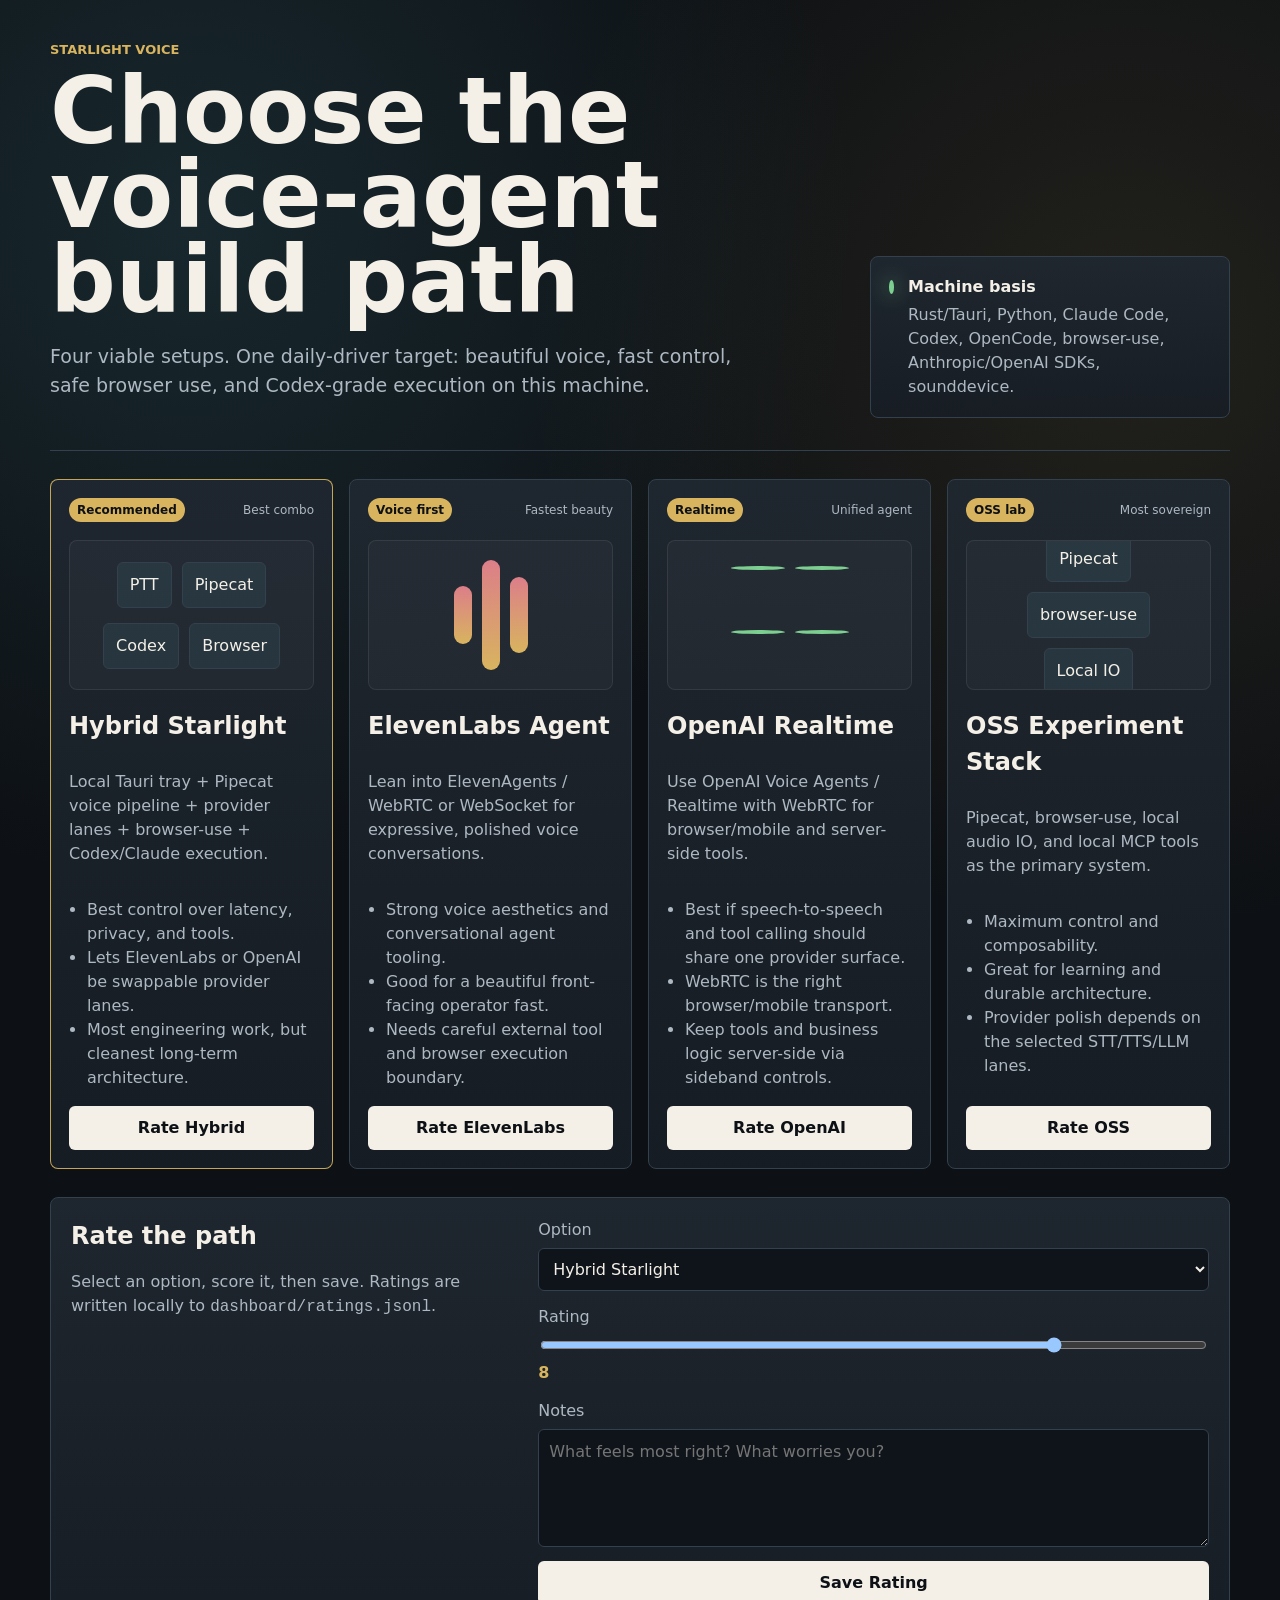
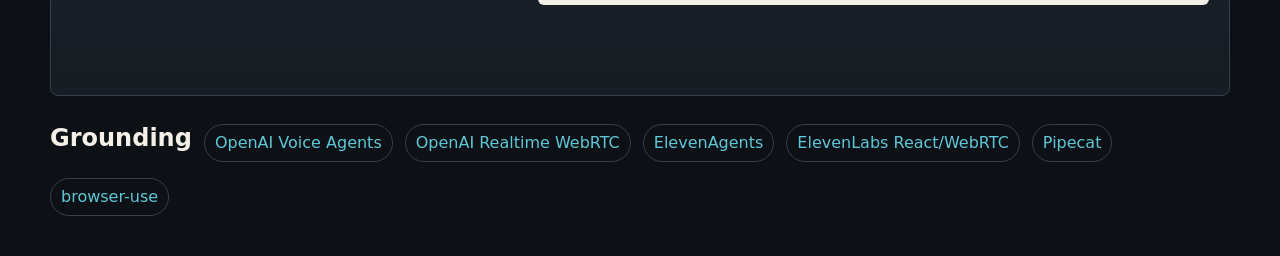
==== dashboard/index.html @ a7ca8250 "feat(dashboard): add provider options rating surface" ====
<!doctype html>
<html lang="en">
  <head>
    <meta charset="utf-8" />
    <meta name="viewport" content="width=device-width, initial-scale=1" />
    <title>Starlight Voice Options</title>
    <link rel="stylesheet" href="./styles.css" />
  </head>
  <body>
    <main class="shell">
      <section class="hero">
        <div>
          <p class="eyebrow">Starlight Voice</p>
          <h1>Choose the voice-agent build path</h1>
          <p class="lede">
            Four viable setups. One daily-driver target: beautiful voice, fast control,
            safe browser use, and Codex-grade execution on this machine.
          </p>
        </div>
        <div class="system-card">
          <span class="pulse"></span>
          <div>
            <strong>Machine basis</strong>
            <p>Rust/Tauri, Python, Claude Code, Codex, OpenCode, browser-use, Anthropic/OpenAI SDKs, sounddevice.</p>
          </div>
        </div>
      </section>

      <section class="grid" aria-label="Setup options">
        <article class="option recommended" data-option="hybrid">
          <div class="topline">
            <span class="badge">Recommended</span>
            <span class="score">Best combo</span>
          </div>
          <div class="visual hybrid-viz" aria-hidden="true">
            <span>PTT</span><span>Pipecat</span><span>Codex</span><span>Browser</span>
          </div>
          <h2>Hybrid Starlight</h2>
          <p>Local Tauri tray + Pipecat voice pipeline + provider lanes + browser-use + Codex/Claude execution.</p>
          <ul>
            <li>Best control over latency, privacy, and tools.</li>
            <li>Lets ElevenLabs or OpenAI be swappable provider lanes.</li>
            <li>Most engineering work, but cleanest long-term architecture.</li>
          </ul>
          <button data-choice="hybrid">Rate Hybrid</button>
        </article>

        <article class="option" data-option="elevenlabs">
          <div class="topline">
            <span class="badge">Voice first</span>
            <span class="score">Fastest beauty</span>
          </div>
          <div class="visual eleven-viz" aria-hidden="true">
            <span class="wave w1"></span><span class="wave w2"></span><span class="wave w3"></span>
          </div>
          <h2>ElevenLabs Agent</h2>
          <p>Lean into ElevenAgents / WebRTC or WebSocket for expressive, polished voice conversations.</p>
          <ul>
            <li>Strong voice aesthetics and conversational agent tooling.</li>
            <li>Good for a beautiful front-facing operator fast.</li>
            <li>Needs careful external tool and browser execution boundary.</li>
          </ul>
          <button data-choice="elevenlabs">Rate ElevenLabs</button>
        </article>

        <article class="option" data-option="openai">
          <div class="topline">
            <span class="badge">Realtime</span>
            <span class="score">Unified agent</span>
          </div>
          <div class="visual openai-viz" aria-hidden="true">
            <span></span><span></span><span></span><span></span>
          </div>
          <h2>OpenAI Realtime</h2>
          <p>Use OpenAI Voice Agents / Realtime with WebRTC for browser/mobile and server-side tools.</p>
          <ul>
            <li>Best if speech-to-speech and tool calling should share one provider surface.</li>
            <li>WebRTC is the right browser/mobile transport.</li>
            <li>Keep tools and business logic server-side via sideband controls.</li>
          </ul>
          <button data-choice="openai">Rate OpenAI</button>
        </article>

        <article class="option" data-option="oss">
          <div class="topline">
            <span class="badge">OSS lab</span>
            <span class="score">Most sovereign</span>
          </div>
          <div class="visual oss-viz" aria-hidden="true">
            <span>Pipecat</span><span>browser-use</span><span>Local IO</span>
          </div>
          <h2>OSS Experiment Stack</h2>
          <p>Pipecat, browser-use, local audio IO, and local MCP tools as the primary system.</p>
          <ul>
            <li>Maximum control and composability.</li>
            <li>Great for learning and durable architecture.</li>
            <li>Provider polish depends on the selected STT/TTS/LLM lanes.</li>
          </ul>
          <button data-choice="oss">Rate OSS</button>
        </article>
      </section>

      <section class="panel">
        <div>
          <h2>Rate the path</h2>
          <p>Select an option, score it, then save. Ratings are written locally to <code>dashboard/ratings.jsonl</code>.</p>
        </div>
        <form id="ratingForm">
          <label>
            Option
            <select name="option" id="option">
              <option value="hybrid">Hybrid Starlight</option>
              <option value="elevenlabs">ElevenLabs Agent</option>
              <option value="openai">OpenAI Realtime</option>
              <option value="oss">OSS Experiment Stack</option>
            </select>
          </label>
          <label>
            Rating
            <input name="rating" id="rating" type="range" min="1" max="10" value="8" />
            <output id="ratingOut">8</output>
          </label>
          <label>
            Notes
            <textarea name="notes" id="notes" rows="4" placeholder="What feels most right? What worries you?"></textarea>
          </label>
          <button type="submit">Save Rating</button>
          <p id="status" class="status" role="status"></p>
        </form>
      </section>

      <section class="sources">
        <h2>Grounding</h2>
        <a href="https://developers.openai.com/api/docs/guides/voice-agents">OpenAI Voice Agents</a>
        <a href="https://developers.openai.com/api/docs/guides/realtime-webrtc">OpenAI Realtime WebRTC</a>
        <a href="https://elevenlabs.io/docs/eleven-agents/overview">ElevenAgents</a>
        <a href="https://elevenlabs.io/docs/eleven-agents/libraries/react">ElevenLabs React/WebRTC</a>
        <a href="https://docs.pipecat.ai/overview/introduction">Pipecat</a>
        <a href="https://github.com/browser-use/browser-use">browser-use</a>
      </section>
    </main>
    <script src="./app.js"></script>
  </body>
</html>
---- dashboard/styles.css ----
:root {
  color-scheme: dark;
  --bg: #0d1014;
  --panel: #171d24;
  --panel-2: #1f2730;
  --text: #f4f0e8;
  --muted: #aeb8c2;
  --line: #33404d;
  --gold: #d8b45f;
  --cyan: #5ec8d8;
  --green: #7ccf91;
  --rose: #dc7e89;
}

* {
  box-sizing: border-box;
}

body {
  margin: 0;
  background:
    radial-gradient(circle at 15% 12%, rgba(94, 200, 216, 0.13), transparent 34%),
    radial-gradient(circle at 88% 18%, rgba(216, 180, 95, 0.1), transparent 32%),
    var(--bg);
  color: var(--text);
  font: 16px/1.5 Inter, ui-sans-serif, system-ui, -apple-system, BlinkMacSystemFont, "Segoe UI", sans-serif;
}

.shell {
  width: min(1180px, calc(100% - 32px));
  margin: 0 auto;
  padding: 40px 0;
}

.hero {
  display: grid;
  grid-template-columns: minmax(0, 1fr) 360px;
  gap: 24px;
  align-items: end;
  min-height: 260px;
  border-bottom: 1px solid var(--line);
  padding-bottom: 32px;
}

.eyebrow {
  margin: 0 0 10px;
  color: var(--gold);
  text-transform: uppercase;
  letter-spacing: 0;
  font-size: 13px;
  font-weight: 700;
}

h1 {
  font-size: clamp(44px, 8vw, 92px);
  line-height: 0.92;
  margin: 0;
  max-width: 900px;
}

.lede {
  max-width: 720px;
  color: var(--muted);
  font-size: 19px;
}

.system-card,
.panel,
.option {
  border: 1px solid var(--line);
  background: linear-gradient(180deg, rgba(31, 39, 48, 0.94), rgba(23, 29, 36, 0.94));
  border-radius: 8px;
}

.system-card {
  padding: 18px;
  display: flex;
  gap: 14px;
}

.system-card p {
  margin: 4px 0 0;
  color: var(--muted);
}

.pulse {
  width: 14px;
  height: 14px;
  border-radius: 50%;
  background: var(--green);
  box-shadow: 0 0 20px var(--green);
  margin-top: 5px;
}

.grid {
  display: grid;
  grid-template-columns: repeat(4, minmax(0, 1fr));
  gap: 16px;
  margin: 28px 0;
}

.option {
  padding: 18px;
  min-height: 520px;
  display: flex;
  flex-direction: column;
}

.recommended {
  border-color: rgba(216, 180, 95, 0.9);
}

.topline {
  display: flex;
  justify-content: space-between;
  gap: 8px;
  align-items: center;
  font-size: 12px;
}

.badge {
  color: var(--bg);
  background: var(--gold);
  padding: 3px 8px;
  border-radius: 999px;
  font-weight: 800;
}

.score {
  color: var(--muted);
}

.visual {
  height: 150px;
  margin: 18px 0;
  border: 1px solid rgba(255, 255, 255, 0.08);
  border-radius: 8px;
  background: rgba(255, 255, 255, 0.03);
  display: flex;
  align-items: center;
  justify-content: center;
  gap: 10px;
  overflow: hidden;
}

.hybrid-viz {
  flex-wrap: wrap;
  padding: 18px;
}

.hybrid-viz span,
.oss-viz span {
  border: 1px solid var(--line);
  padding: 10px 12px;
  border-radius: 6px;
  background: rgba(94, 200, 216, 0.08);
}

.eleven-viz .wave {
  width: 18px;
  border-radius: 999px;
  background: linear-gradient(var(--rose), var(--gold));
}

.w1 { height: 58px; }
.w2 { height: 110px; }
.w3 { height: 76px; }

.openai-viz {
  display: grid;
  grid-template-columns: repeat(2, 54px);
  grid-template-rows: repeat(2, 54px);
}

.openai-viz span {
  border: 2px solid var(--green);
  border-radius: 50%;
}

.oss-viz {
  flex-direction: column;
}

.option h2,
.panel h2,
.sources h2 {
  margin: 0 0 10px;
  font-size: 24px;
}

.option p,
.option li,
.panel p {
  color: var(--muted);
}

.option ul {
  padding-left: 18px;
}

button,
select,
textarea {
  font: inherit;
}

button {
  margin-top: auto;
  border: 0;
  background: var(--text);
  color: var(--bg);
  font-weight: 800;
  padding: 10px 14px;
  border-radius: 6px;
  cursor: pointer;
}

.panel {
  padding: 20px;
  display: grid;
  grid-template-columns: 0.8fr 1.2fr;
  gap: 20px;
}

form {
  display: grid;
  gap: 14px;
}

label {
  display: grid;
  gap: 6px;
  color: var(--muted);
}

select,
textarea {
  width: 100%;
  border-radius: 6px;
  border: 1px solid var(--line);
  background: #0f141a;
  color: var(--text);
  padding: 10px;
}

output {
  color: var(--gold);
  font-weight: 800;
}

.status {
  min-height: 24px;
  color: var(--green);
}

.sources {
  margin-top: 24px;
  display: flex;
  gap: 12px;
  flex-wrap: wrap;
  align-items: center;
}

.sources a {
  color: var(--cyan);
  border: 1px solid var(--line);
  border-radius: 999px;
  padding: 6px 10px;
  text-decoration: none;
}

@media (max-width: 980px) {
  .hero,
  .panel {
    grid-template-columns: 1fr;
  }

  .grid {
    grid-template-columns: repeat(2, minmax(0, 1fr));
  }
}

@media (max-width: 640px) {
  .grid {
    grid-template-columns: 1fr;
  }
}
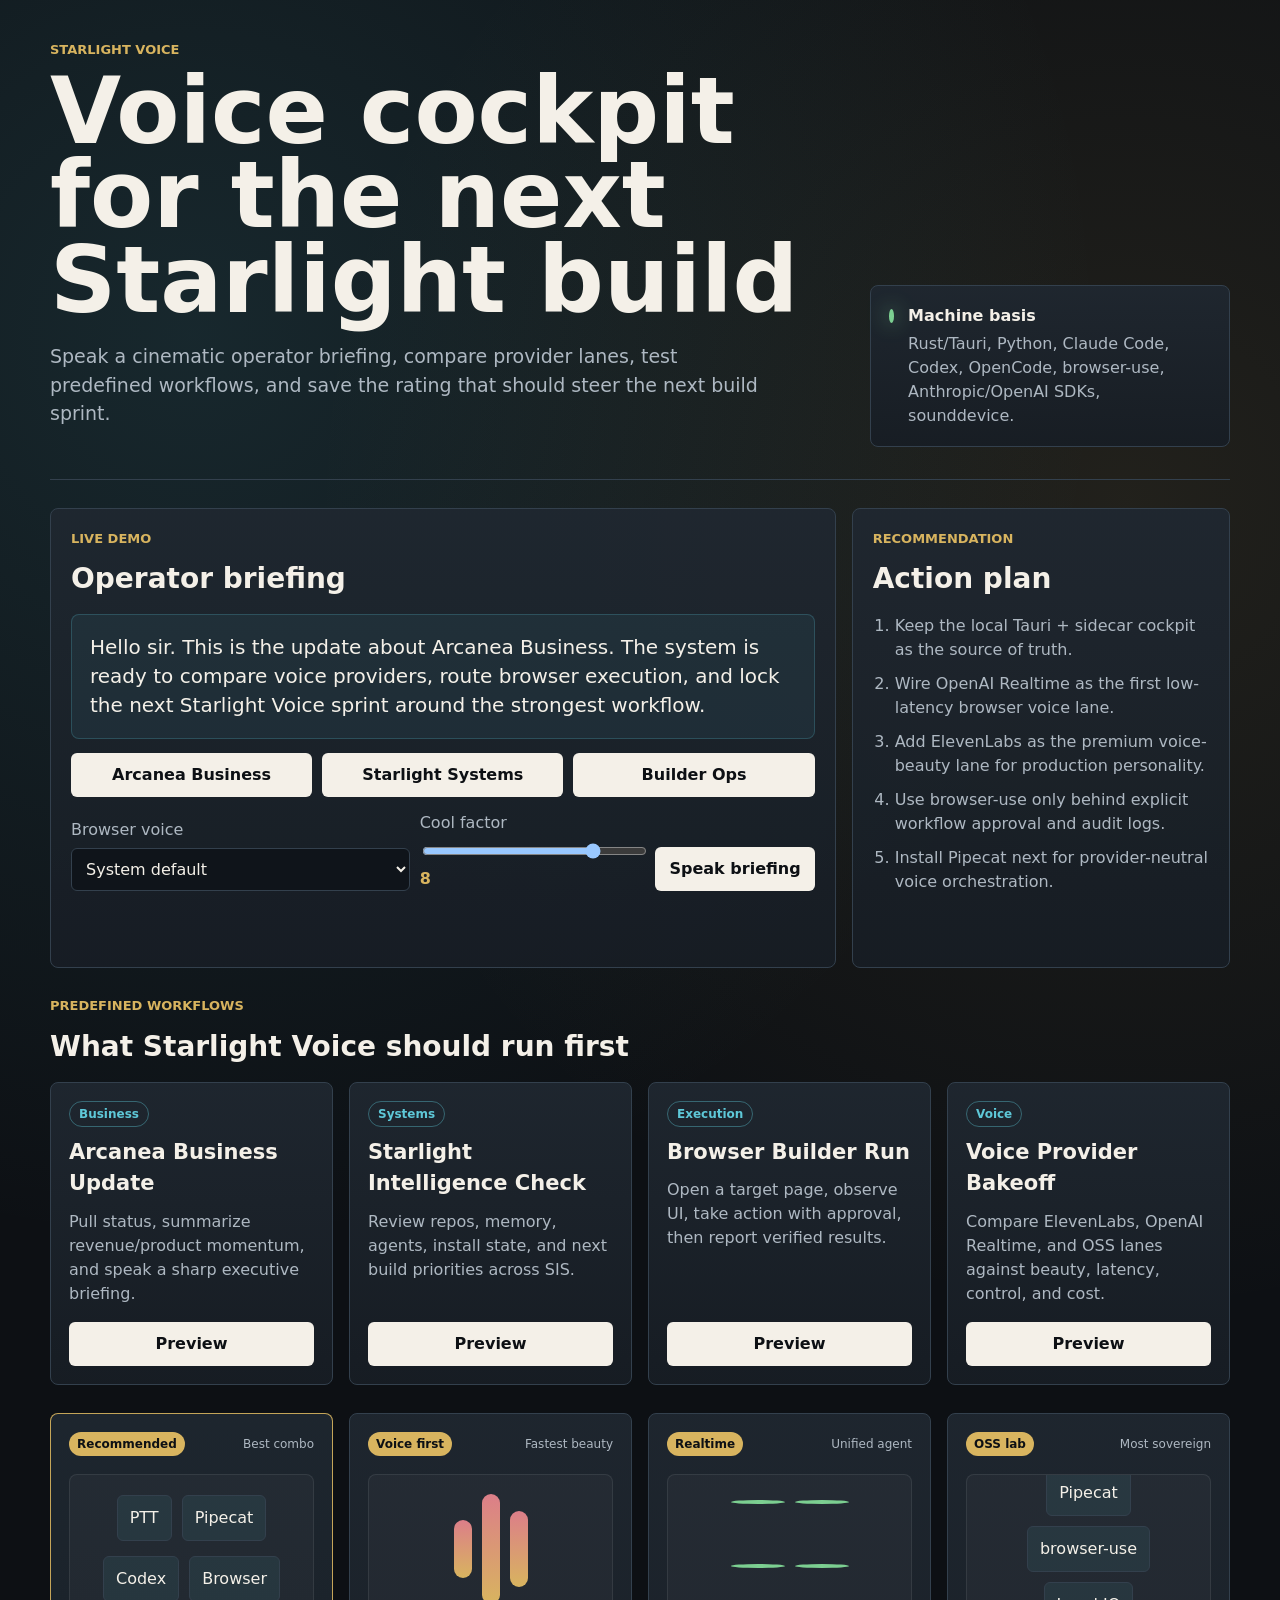
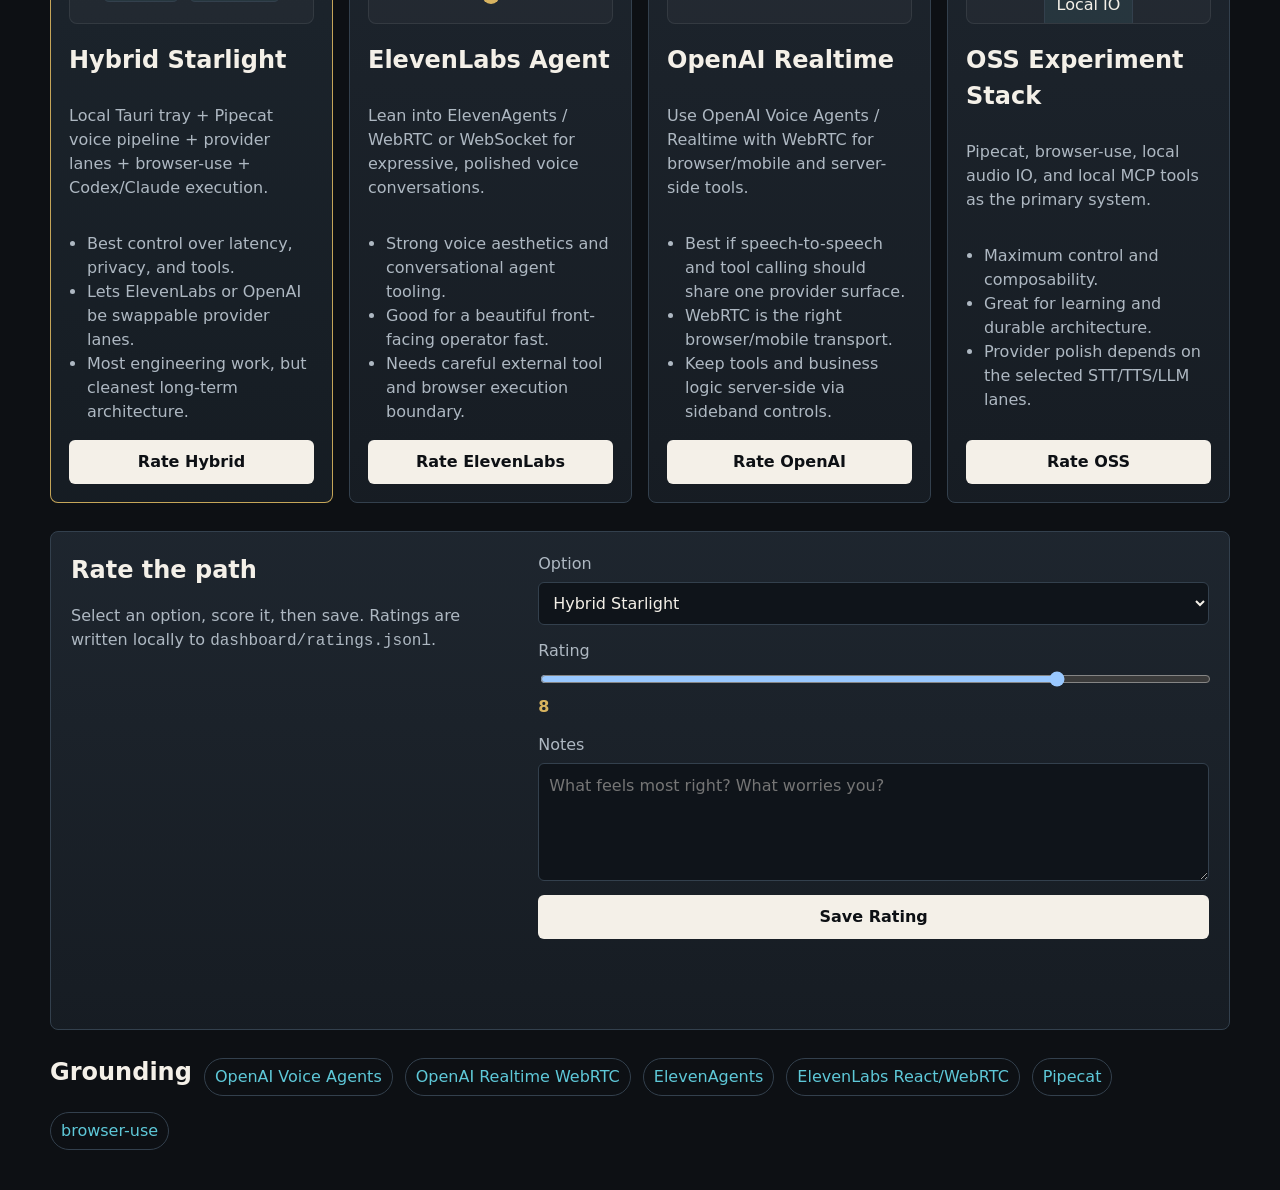
==== commit 595081d3: "feat(dashboard): add spoken workflow cockpit" ====
--- a/dashboard/index.html
+++ b/dashboard/index.html
@@ -11,10 +11,10 @@
       <section class="hero">
         <div>
           <p class="eyebrow">Starlight Voice</p>
-          <h1>Choose the voice-agent build path</h1>
+          <h1>Voice cockpit for the next Starlight build</h1>
           <p class="lede">
-            Four viable setups. One daily-driver target: beautiful voice, fast control,
-            safe browser use, and Codex-grade execution on this machine.
+            Speak a cinematic operator briefing, compare provider lanes, test predefined
+            workflows, and save the rating that should steer the next build sprint.
           </p>
         </div>
         <div class="system-card">
@@ -23,6 +23,86 @@
             <strong>Machine basis</strong>
             <p>Rust/Tauri, Python, Claude Code, Codex, OpenCode, browser-use, Anthropic/OpenAI SDKs, sounddevice.</p>
           </div>
+        </div>
+      </section>
+
+      <section class="cockpit" aria-label="Voice cockpit">
+        <div class="briefing-panel">
+          <div class="section-head">
+            <p class="eyebrow">Live demo</p>
+            <h2>Operator briefing</h2>
+          </div>
+          <p id="briefingText" class="briefing-copy">
+            Hello sir. This is the update about Arcanea Business. The system is ready to compare voice providers,
+            route browser execution, and lock the next Starlight Voice sprint around the strongest workflow.
+          </p>
+          <div class="briefing-actions">
+            <button type="button" data-briefing="arcanea">Arcanea Business</button>
+            <button type="button" data-briefing="sis">Starlight Systems</button>
+            <button type="button" data-briefing="ops">Builder Ops</button>
+          </div>
+          <div class="voice-controls">
+            <label>
+              Browser voice
+              <select id="voiceSelect">
+                <option value="">System default</option>
+              </select>
+            </label>
+            <label>
+              Cool factor
+              <input id="coolFactor" type="range" min="1" max="10" value="8" />
+              <output id="coolOut">8</output>
+            </label>
+            <button type="button" id="speakBriefing">Speak briefing</button>
+          </div>
+          <p id="speechStatus" class="status" role="status"></p>
+        </div>
+
+        <div class="action-plan">
+          <div class="section-head">
+            <p class="eyebrow">Recommendation</p>
+            <h2>Action plan</h2>
+          </div>
+          <ol>
+            <li>Keep the local Tauri + sidecar cockpit as the source of truth.</li>
+            <li>Wire OpenAI Realtime as the first low-latency browser voice lane.</li>
+            <li>Add ElevenLabs as the premium voice-beauty lane for production personality.</li>
+            <li>Use browser-use only behind explicit workflow approval and audit logs.</li>
+            <li>Install Pipecat next for provider-neutral voice orchestration.</li>
+          </ol>
+        </div>
+      </section>
+
+      <section class="workflow-section" aria-label="Predefined workflows">
+        <div class="section-head">
+          <p class="eyebrow">Predefined workflows</p>
+          <h2>What Starlight Voice should run first</h2>
+        </div>
+        <div class="workflow-grid">
+          <article class="workflow" data-workflow="arcanea-business">
+            <span class="tag">Business</span>
+            <h3>Arcanea Business Update</h3>
+            <p>Pull status, summarize revenue/product momentum, and speak a sharp executive briefing.</p>
+            <button type="button" data-run-workflow="arcanea-business">Preview</button>
+          </article>
+          <article class="workflow" data-workflow="sis-ops">
+            <span class="tag">Systems</span>
+            <h3>Starlight Intelligence Check</h3>
+            <p>Review repos, memory, agents, install state, and next build priorities across SIS.</p>
+            <button type="button" data-run-workflow="sis-ops">Preview</button>
+          </article>
+          <article class="workflow" data-workflow="browser-builder">
+            <span class="tag">Execution</span>
+            <h3>Browser Builder Run</h3>
+            <p>Open a target page, observe UI, take action with approval, then report verified results.</p>
+            <button type="button" data-run-workflow="browser-builder">Preview</button>
+          </article>
+          <article class="workflow" data-workflow="voice-lab">
+            <span class="tag">Voice</span>
+            <h3>Voice Provider Bakeoff</h3>
+            <p>Compare ElevenLabs, OpenAI Realtime, and OSS lanes against beauty, latency, control, and cost.</p>
+            <button type="button" data-run-workflow="voice-lab">Preview</button>
+          </article>
         </div>
       </section>
 
--- a/dashboard/styles.css
+++ b/dashboard/styles.css
@@ -66,7 +66,10 @@
 
 .system-card,
 .panel,
-.option {
+.option,
+.briefing-panel,
+.action-plan,
+.workflow {
   border: 1px solid var(--line);
   background: linear-gradient(180deg, rgba(31, 39, 48, 0.94), rgba(23, 29, 36, 0.94));
   border-radius: 8px;
@@ -81,6 +84,99 @@
 .system-card p {
   margin: 4px 0 0;
   color: var(--muted);
+}
+
+.cockpit {
+  display: grid;
+  grid-template-columns: minmax(0, 1.35fr) minmax(300px, 0.65fr);
+  gap: 16px;
+  margin: 28px 0;
+}
+
+.briefing-panel,
+.action-plan {
+  padding: 20px;
+}
+
+.section-head {
+  margin-bottom: 14px;
+}
+
+.section-head h2 {
+  margin: 0;
+  font-size: 28px;
+}
+
+.briefing-copy {
+  min-height: 96px;
+  margin: 0;
+  padding: 18px;
+  border: 1px solid rgba(94, 200, 216, 0.22);
+  border-radius: 8px;
+  background: rgba(94, 200, 216, 0.07);
+  color: var(--text);
+  font-size: 20px;
+  line-height: 1.45;
+}
+
+.briefing-actions,
+.voice-controls {
+  display: grid;
+  grid-template-columns: repeat(3, minmax(0, 1fr));
+  gap: 10px;
+  margin-top: 14px;
+}
+
+.voice-controls {
+  grid-template-columns: minmax(0, 1.2fr) minmax(160px, 0.8fr) auto;
+  align-items: end;
+}
+
+.action-plan ol {
+  margin: 0;
+  padding-left: 22px;
+  color: var(--muted);
+}
+
+.action-plan li + li {
+  margin-top: 10px;
+}
+
+.workflow-section {
+  margin: 28px 0;
+}
+
+.workflow-grid {
+  display: grid;
+  grid-template-columns: repeat(4, minmax(0, 1fr));
+  gap: 16px;
+}
+
+.workflow {
+  min-height: 240px;
+  padding: 18px;
+  display: flex;
+  flex-direction: column;
+}
+
+.workflow h3 {
+  margin: 10px 0;
+  font-size: 21px;
+}
+
+.workflow p {
+  margin-top: 0;
+  color: var(--muted);
+}
+
+.tag {
+  width: fit-content;
+  color: var(--cyan);
+  border: 1px solid rgba(94, 200, 216, 0.4);
+  border-radius: 999px;
+  padding: 3px 9px;
+  font-size: 12px;
+  font-weight: 800;
 }
 
 .pulse {
@@ -200,7 +296,8 @@
 
 button,
 select,
-textarea {
+textarea,
+input {
   font: inherit;
 }
 
@@ -248,6 +345,10 @@
   font-weight: 800;
 }
 
+input[type="range"] {
+  width: 100%;
+}
+
 .status {
   min-height: 24px;
   color: var(--green);
@@ -271,17 +372,22 @@
 
 @media (max-width: 980px) {
   .hero,
-  .panel {
+  .panel,
+  .cockpit,
+  .voice-controls {
     grid-template-columns: 1fr;
   }
 
-  .grid {
+  .grid,
+  .workflow-grid {
     grid-template-columns: repeat(2, minmax(0, 1fr));
   }
 }
 
 @media (max-width: 640px) {
-  .grid {
+  .grid,
+  .workflow-grid,
+  .briefing-actions {
     grid-template-columns: 1fr;
   }
 }
